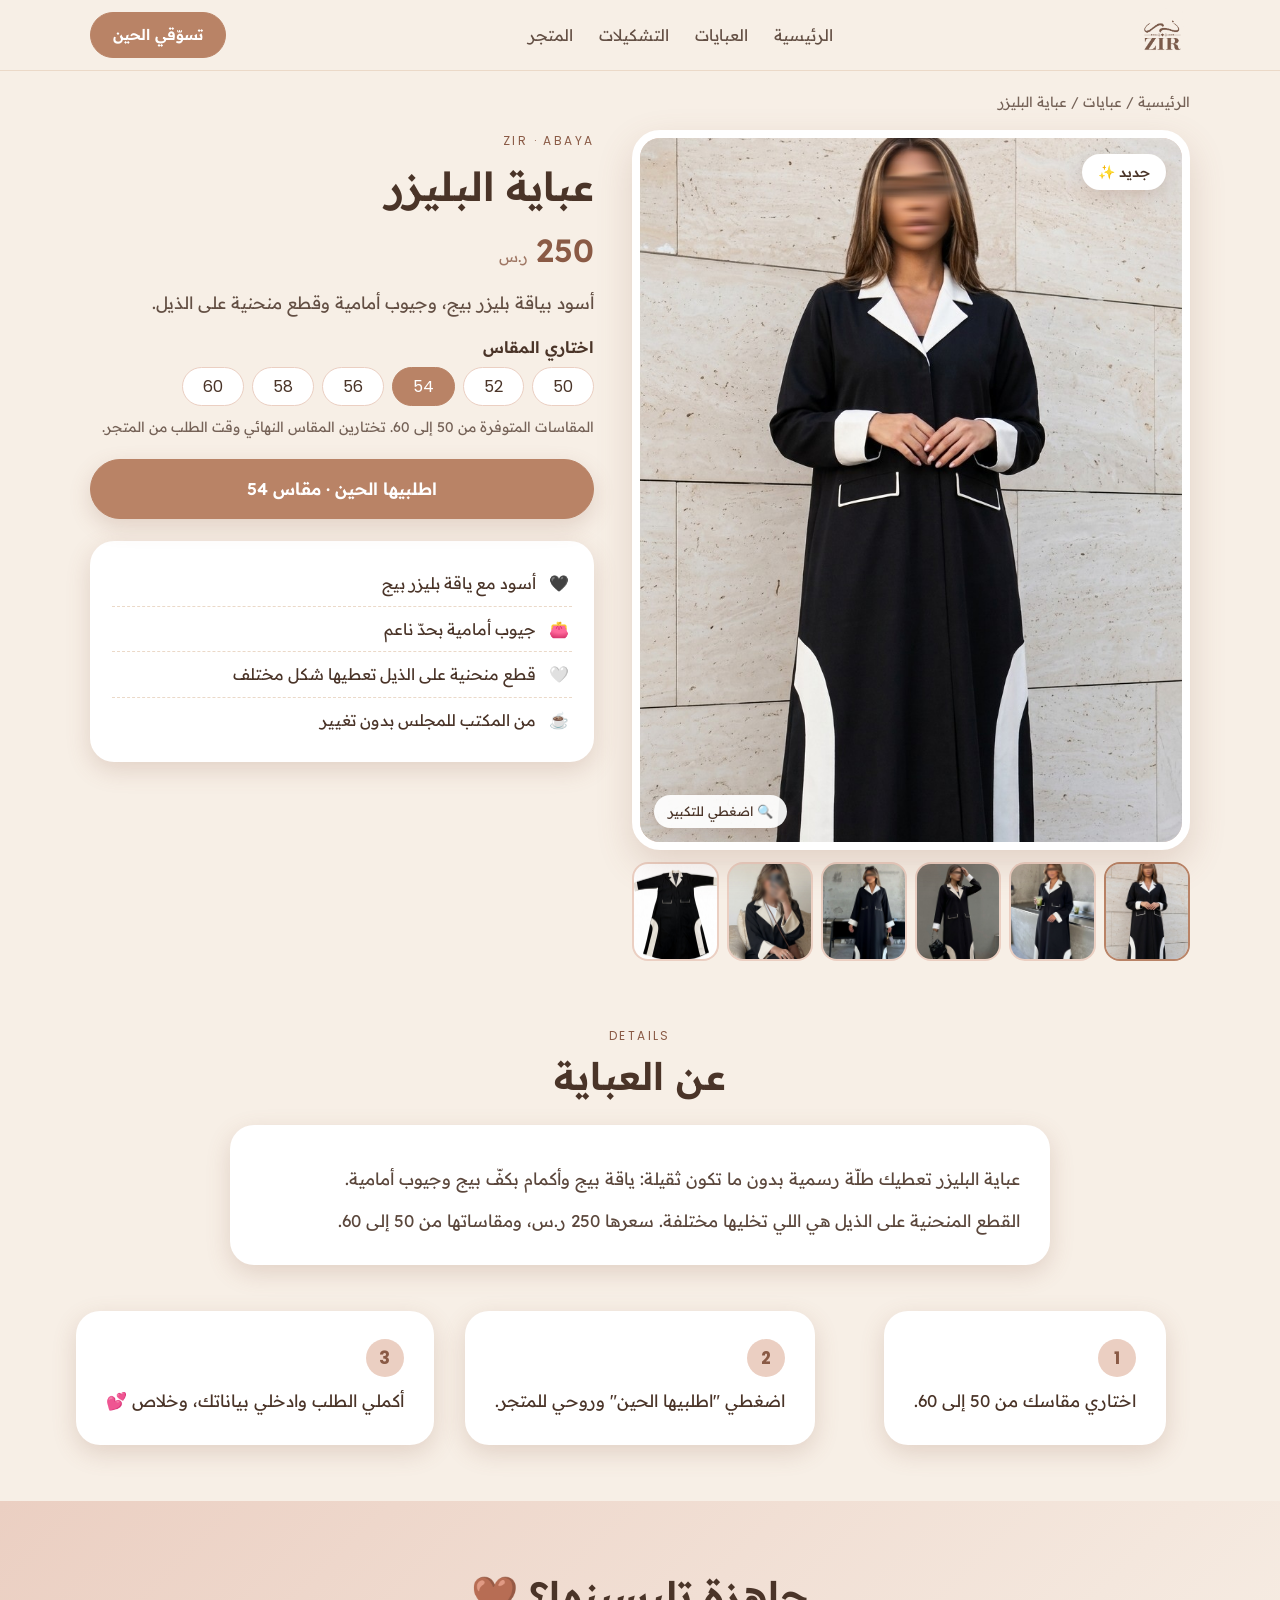
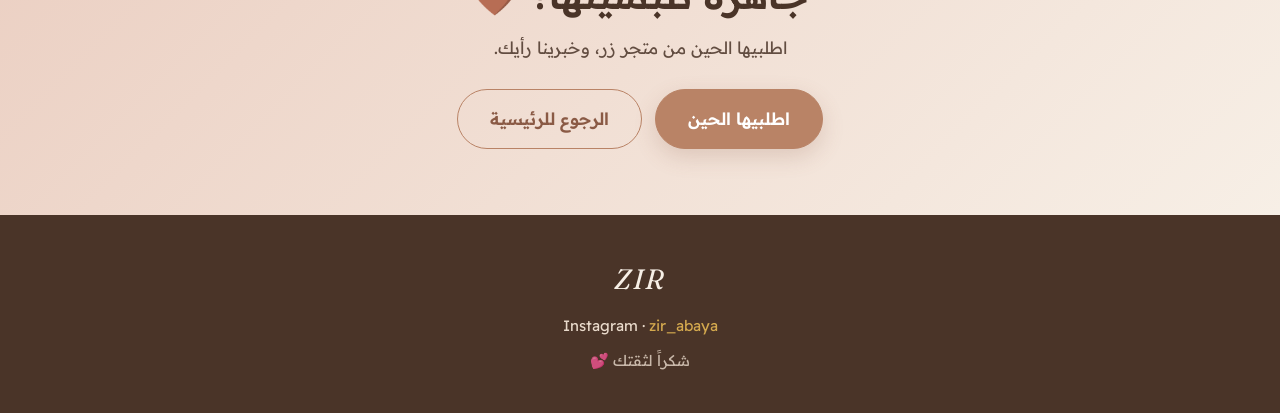
==== blazer-abaya/index.html @ 937ddf9d "ZIR site: home, 8 product pages, zoom gallery" ====
<!doctype html>
<html lang="ar" dir="rtl">
<head>
<meta charset="utf-8">
<meta name="viewport" content="width=device-width, initial-scale=1">
<title>عباية البليزر | ZIR</title>
<meta name="description" content="عباية البليزر من زر. بـ 250 ر.س. المقاسات من 50 إلى 60.">
<link rel="preconnect" href="https://fonts.googleapis.com">
<link href="https://fonts.googleapis.com/css2?family=Fraunces:ital,wght@0,500;1,500&family=Poppins:wght@400;500;600&family=Readex+Pro:wght@300;400;500;600&display=swap" rel="stylesheet">
<link rel="stylesheet" href="../style.css">
<link rel="stylesheet" href="../zoom.css">
<style>
  .crumbs{font-size:14px;opacity:.75;padding:18px 0 6px}
  .crumbs a:hover{color:var(--mocha-d)}
  .pdp{display:grid;grid-template-columns:1.05fr .95fr;gap:38px;padding:8px 0 56px;align-items:start}
  .gallery .main{cursor:zoom-in;position:relative;border-radius:28px;overflow:hidden;background:var(--pink);box-shadow:0 14px 36px var(--shadow);border:8px solid #fff}
  .gallery .main img{width:100%;aspect-ratio:4/5.2;object-fit:cover;object-position:50% 22%}
  .gallery .main .pill{position:absolute;top:16px;inset-inline-start:16px}
  .thumbs{display:grid;grid-template-columns:repeat(6,1fr);gap:8px;margin-top:12px}
  .thumbs button{border:2px solid transparent;border-radius:16px;overflow:hidden;background:var(--pink);padding:0;cursor:pointer;aspect-ratio:1/1.15}
  .thumbs button.on{border-color:var(--mocha)}
  .thumbs img{width:100%;height:100%;object-fit:cover;object-position:50% 25%}

  .info h1{font-size:clamp(28px,3.6vw,40px);margin:4px 0}
  .info .price{font-size:32px;font-weight:600;color:var(--mocha-d);display:flex;align-items:baseline;gap:8px}
  .info .price small{font-size:15px;font-weight:400;opacity:.8}
  .info .sub{opacity:.85;margin:6px 0 14px}
  .info h3{font-size:16px;margin:16px 0 8px}
  .chips{display:flex;gap:8px;flex-wrap:wrap}
  .chips button{border:1.5px solid var(--pink);background:#fff;border-radius:999px;padding:6px 20px;font-family:Poppins;font-size:16px;color:var(--ink);cursor:pointer;transition:.15s}
  .chips button:hover{border-color:var(--mocha)}
  .chips button.on{background:var(--mocha);border-color:var(--mocha);color:#fff}
  .note{font-size:14px;opacity:.75;margin-top:8px}
  .buy{margin-top:18px;display:flex;gap:10px;flex-wrap:wrap}
  .buy .btn{flex:1;text-align:center;min-width:200px}
  .facts{margin-top:22px;padding:20px 22px;list-style:none}
  .facts li{padding:7px 0;border-bottom:1px dashed var(--line);display:flex;gap:10px;font-size:16px}
  .facts li:last-child{border:0}
  .facts li i{font-style:normal;width:26px;text-align:center}

  .desc{padding:8px 0 56px}
  .desc .card{padding:28px 30px;max-width:820px;margin:20px auto 0;text-align:start}
  .desc p{margin-top:10px;opacity:.9}

  .steps{display:grid;grid-template-columns:repeat(3,1fr);gap:16px;margin-top:26px;text-align:start}
  .steps div{padding:22px}
  .steps b{display:inline-grid;place-items:center;width:38px;height:38px;border-radius:50%;background:var(--pink);color:var(--mocha-d);font-family:Poppins;margin-bottom:8px}

  .ctaSec{background:linear-gradient(135deg,#EBCFC2,#F7EFE6);text-align:center}
  .ctaSec p{margin:8px 0 24px;opacity:.85}

  @media (max-width:820px){
    .pdp{grid-template-columns:1fr;gap:22px}
    .steps{grid-template-columns:1fr}
    .sticky{display:flex;align-items:center;justify-content:space-between;gap:12px;position:fixed;bottom:0;inset-inline:0;background:rgba(247,239,230,.97);padding:10px 16px;z-index:30;border-top:1px solid var(--line)}
    .sticky b{font-size:20px;color:var(--mocha-d);white-space:nowrap}
    .sticky .btn{flex:1;text-align:center;padding:11px 16px}
  }
</style>
</head>
<body>

<header class="bar">
  <div class="wrap">
    <a href="../"><img src="../img/logo-mocha.png" alt="ZIR زر"></a>
    <nav><a href="../">الرئيسية</a><a href="../#products">العبايات</a><a href="../#collections">التشكيلات</a><a href="https://salla.sa/zirabaya.com" target="_blank" rel="noopener">المتجر</a></nav>
    <a class="btn sm" href="https://salla.sa/zirabaya.com" target="_blank" rel="noopener">تسوّقي الحين</a>
  </div>
</header>

<main class="wrap">
  <div class="crumbs"><a href="../">الرئيسية</a> / <a href="../#products">عبايات</a> / عباية البليزر</div>

  <section class="pdp">
    <div class="gallery">
      <div class="main"><img id="mainImg" src="../img/blazer-abaya/1.jpg" alt="عباية البليزر"><span class="pill">جديد ✨</span></div>
      <div class="thumbs" id="thumbs">
        <button class="on" data-src="../img/blazer-abaya/1.jpg" aria-label="صورة 1"><img src="../img/blazer-abaya/1.jpg" alt=""></button>
        <button data-src="../img/blazer-abaya/2.jpg" aria-label="صورة 2"><img src="../img/blazer-abaya/2.jpg" alt=""></button>
        <button data-src="../img/blazer-abaya/3.jpg" aria-label="صورة 3"><img src="../img/blazer-abaya/3.jpg" alt=""></button>
        <button data-src="../img/blazer-abaya/4.jpg" aria-label="صورة 4"><img src="../img/blazer-abaya/4.jpg" alt=""></button>
        <button data-src="../img/blazer-abaya/5.jpg" aria-label="صورة 5"><img src="../img/blazer-abaya/5.jpg" alt=""></button>
        <button data-src="../img/blazer-abaya/6.jpg" aria-label="صورة 6"><img src="../img/blazer-abaya/6.jpg" alt=""></button>
      </div>
    </div>

    <div class="info">
      <div class="lbl">ZIR · Abaya</div>
      <h1>عباية البليزر</h1>
      <div class="price">250 <small>ر.س</small></div>
      <p class="sub">أسود بياقة بليزر بيج، وجيوب أمامية وقطع منحنية على الذيل.</p>

      <h3>اختاري المقاس</h3>
      <div class="chips" id="sizes">
        <button data-s="50">50</button><button data-s="52">52</button><button data-s="54" class="on">54</button>
        <button data-s="56">56</button><button data-s="58">58</button><button data-s="60">60</button>
      </div>
      <div class="note">المقاسات المتوفرة من 50 إلى 60. تختارين المقاس النهائي وقت الطلب من المتجر.</div>

      <div class="buy">
        <a class="btn" id="buyBtn" href="https://salla.sa/zirabaya.com" target="_blank" rel="noopener">اطلبيها الحين · مقاس <span id="sz">54</span></a>
      </div>

      <ul class="facts card">
        <li><i>🖤</i><span>أسود مع ياقة بليزر بيج</span></li>
        <li><i>👛</i><span>جيوب أمامية بحدّ ناعم</span></li>
        <li><i>🤍</i><span>قطع منحنية على الذيل تعطيها شكل مختلف</span></li>
        <li><i>☕</i><span>من المكتب للمجلس بدون تغيير</span></li>
      </ul>
    </div>
  </section>
</main>

<section class="desc wrap center">
  <div class="lbl">Details</div>
  <h2>عن العباية</h2>
  <div class="card">
    <p>عباية البليزر تعطيك طلّة رسمية بدون ما تكون ثقيلة: ياقة بيج وأكمام بكفّ بيج وجيوب أمامية.</p>
    <p>القطع المنحنية على الذيل هي اللي تخليها مختلفة. سعرها 250 ر.س، ومقاساتها من 50 إلى 60.</p>
  </div>
  <div class="steps">
    <div class="card"><b>1</b><br>اختاري مقاسك من 50 إلى 60.</div>
    <div class="card"><b>2</b><br>اضغطي "اطلبيها الحين" وروحي للمتجر.</div>
    <div class="card"><b>3</b><br>أكملي الطلب وادخلي بياناتك، وخلاص 💕</div>
  </div>
</section>

<section class="sec ctaSec">
  <div class="wrap">
    <h2>جاهزة تلبسينها؟ 🤎</h2>
    <p>اطلبيها الحين من متجر زر، وخبرينا رأيك.</p>
    <a class="btn" href="https://salla.sa/zirabaya.com" target="_blank" rel="noopener">اطلبيها الحين</a>
    <a class="btn ghost" href="../" style="margin-inline-start:8px">الرجوع للرئيسية</a>
  </div>
</section>

<footer>
  <div class="logo">ZIR</div>
  <div style="margin-top:6px">Instagram · <a href="https://instagram.com/zir_abaya" target="_blank" rel="noopener">zir_abaya</a></div>
  <div style="margin-top:6px;opacity:.8">شكراً لثقتك 💕</div>
</footer>

<div class="sticky"><b>250 ر.س</b><a class="btn" href="https://salla.sa/zirabaya.com" target="_blank" rel="noopener">اطلبيها الحين</a></div>

<script>
  (function(){
    var main=document.getElementById('mainImg');
    document.querySelectorAll('#thumbs button').forEach(function(b){
      b.addEventListener('click',function(){
        main.src=b.getAttribute('data-src');
        document.querySelectorAll('#thumbs button').forEach(function(x){x.classList.remove('on')});
        b.classList.add('on');
      });
    });
    var sz=document.getElementById('sz');
    document.querySelectorAll('#sizes button').forEach(function(b){
      b.addEventListener('click',function(){
        sz.textContent=b.getAttribute('data-s');
        document.querySelectorAll('#sizes button').forEach(function(x){x.classList.remove('on')});
        b.classList.add('on');
      });
    });
  })();
</script>
<script src="../zoom.js"></script>
</body>
</html>
---- style.css ----
/* ZIR theme: Mocha Bloom (Soft Glam) */
:root{
  --oat:#F7EFE6; --pink:#EBCFC2; --mocha:#B98366; --mocha-d:#8A5A45; --gold:#D4A94E; --ink:#4A3428; --white:#fff;
  --shadow:rgba(138,90,69,.20); --line:#EBD9C8;
}
*{box-sizing:border-box;margin:0;padding:0}
html{scroll-behavior:smooth}
body{font-family:"Readex Pro",sans-serif;background:var(--oat);color:var(--ink);line-height:1.9;font-size:17px}
img{display:block;max-width:100%}
a{color:inherit;text-decoration:none}
.en{font-family:"Fraunces",serif;font-style:italic;direction:ltr;unicode-bidi:isolate;display:inline-block}
.lbl{font-family:"Poppins",sans-serif;font-size:12px;letter-spacing:.2em;text-transform:uppercase;color:var(--mocha-d)}
.wrap{max-width:1140px;margin:0 auto;padding:0 20px}
.center{text-align:center}
h1,h2,h3{font-weight:600;line-height:1.5}
h2{font-size:clamp(26px,3.4vw,38px)}
.sec{padding:66px 0}

.btn{display:inline-block;background:var(--mocha);color:#fff;padding:13px 32px;border-radius:999px;font-weight:600;font-size:17px;border:1.5px solid var(--mocha);transition:.2s;box-shadow:0 8px 22px var(--shadow);cursor:pointer;font-family:inherit}
.btn:hover{background:var(--mocha-d);border-color:var(--mocha-d);transform:translateY(-1px)}
.btn.ghost{background:transparent;color:var(--mocha-d);box-shadow:none}
.btn.ghost:hover{background:var(--mocha);color:#fff}
.btn.sm{padding:8px 22px;font-size:15px;box-shadow:none}
.pill{display:inline-block;background:#fff;padding:5px 16px;border-radius:999px;font-weight:500;font-size:14px;box-shadow:0 6px 16px var(--shadow)}

/* header */
.bar{background:rgba(247,239,230,.92);backdrop-filter:blur(8px);position:sticky;top:0;z-index:20;border-bottom:1px solid var(--line)}
.bar .wrap{display:flex;align-items:center;justify-content:space-between;height:70px;gap:16px}
.bar img{height:54px}
.bar nav{display:flex;gap:26px;font-size:16px}
.bar nav a{opacity:.85}
.bar nav a:hover{color:var(--mocha-d);opacity:1}

/* strip */
.strip{background:var(--ink);color:var(--oat);white-space:nowrap;overflow:hidden;font-size:15px;padding:11px 0;text-align:center}
.strip span{margin:0 18px}
.strip i{color:var(--gold);font-style:normal}

/* sparkle */
.spark{position:absolute;color:var(--gold);font-size:30px;line-height:1}

/* cards */
.card{background:#fff;border-radius:24px;box-shadow:0 8px 24px var(--shadow)}

footer{background:var(--ink);color:#E9DACB;text-align:center;padding:38px 20px;font-size:15px}
footer .logo{font-family:"Fraunces",serif;font-style:italic;font-size:28px;color:var(--oat);letter-spacing:.06em}
footer a{color:var(--gold)}

.sticky{display:none}
@media (max-width:820px){
  body{font-size:16px}
  .sec{padding:48px 0}
  .bar nav{display:none}
  .bar .btn.sm{display:none}
  .strip{font-size:14px}
  footer{padding-bottom:96px}
}
---- zoom.css ----
.gallery .main .zhint{position:absolute;bottom:14px;inset-inline-end:14px;background:rgba(255,255,255,.92);color:#4A3428;padding:4px 14px;border-radius:999px;font-size:13px;box-shadow:0 6px 16px rgba(138,90,69,.2);pointer-events:none}
.zlb{position:fixed;inset:0;z-index:100;background:rgba(30,20,15,.94);display:none;direction:ltr;touch-action:none}
.zlb.on{display:block}
.zstage{position:absolute;inset:0;overflow:hidden;display:flex;align-items:center;justify-content:center;touch-action:none;user-select:none}
.zstage img{max-width:92vw;max-height:88vh;object-fit:contain;transition:transform .18s ease;will-change:transform;-webkit-user-drag:none;border-radius:6px}
.zx,.za{position:absolute;z-index:3;border:0;background:rgba(255,255,255,.16);color:#fff;cursor:pointer;border-radius:50%;width:46px;height:46px;font-size:26px;line-height:1;display:grid;place-items:center;backdrop-filter:blur(6px)}
.zx{top:16px;right:16px;font-size:20px}
.za{top:50%;transform:translateY(-50%);font-size:34px;padding-bottom:4px}
.zprev{left:16px}.znext{right:16px}
.zx:hover,.za:hover{background:rgba(255,255,255,.3)}
.zcount{position:absolute;top:22px;left:50%;transform:translateX(-50%);color:#fff;font-family:Poppins,sans-serif;font-size:14px;z-index:3;background:rgba(255,255,255,.14);padding:2px 14px;border-radius:999px}
.ztip{position:absolute;bottom:18px;left:0;right:0;text-align:center;color:rgba(255,255,255,.75);font-size:13px;z-index:3;pointer-events:none;direction:rtl}
@media (max-width:820px){.za{width:40px;height:40px;font-size:28px}.zprev{left:8px}.znext{right:8px}}
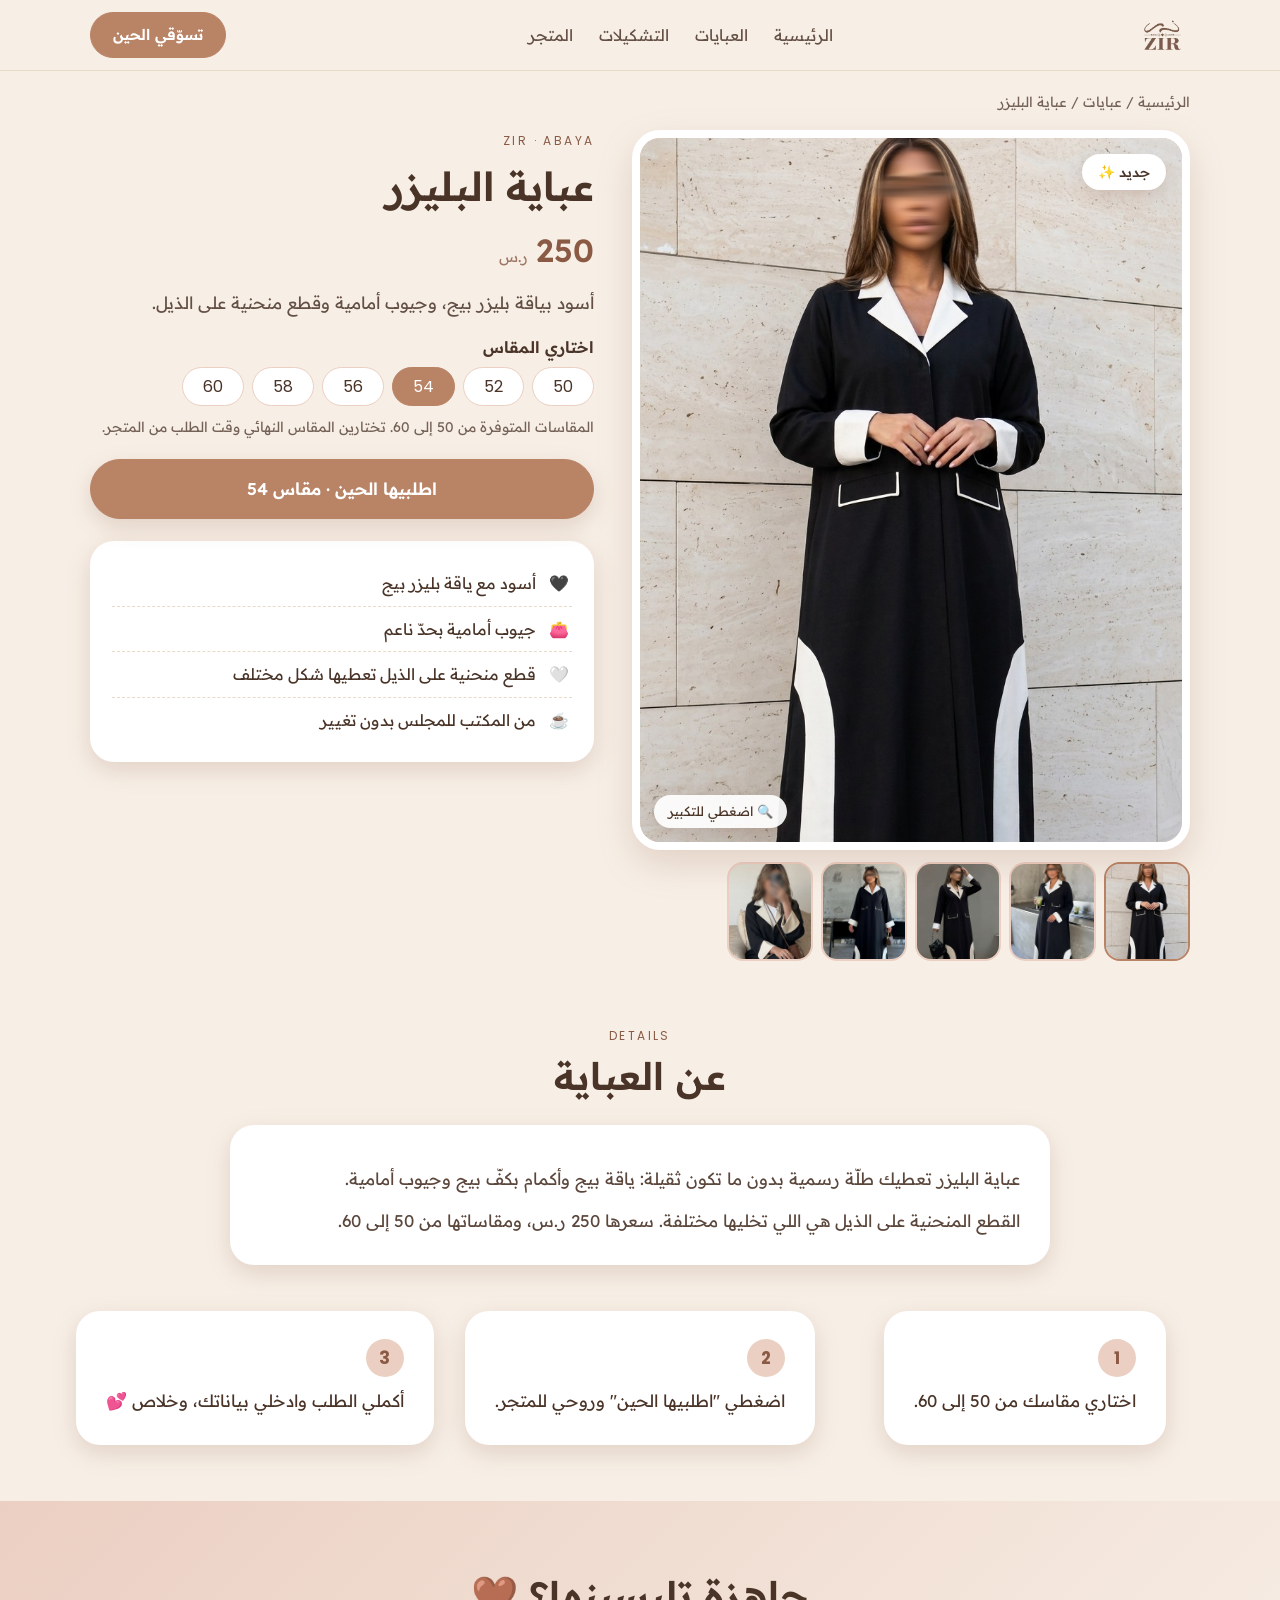
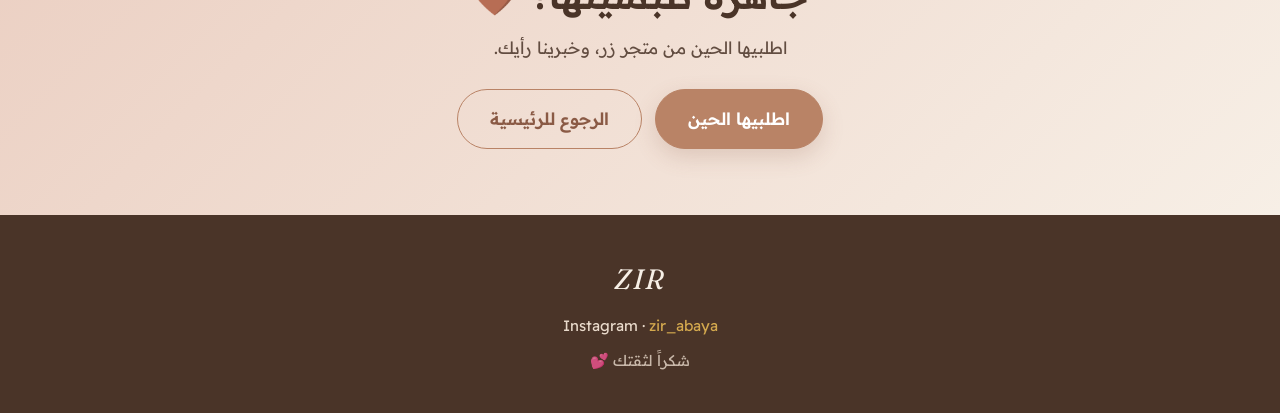
==== commit 458d1ce7: "Remove 3 product photos, reorder grey-floral gallery" ====
--- a/blazer-abaya/index.html
+++ b/blazer-abaya/index.html
@@ -80,7 +80,6 @@
         <button data-src="../img/blazer-abaya/3.jpg" aria-label="صورة 3"><img src="../img/blazer-abaya/3.jpg" alt=""></button>
         <button data-src="../img/blazer-abaya/4.jpg" aria-label="صورة 4"><img src="../img/blazer-abaya/4.jpg" alt=""></button>
         <button data-src="../img/blazer-abaya/5.jpg" aria-label="صورة 5"><img src="../img/blazer-abaya/5.jpg" alt=""></button>
-        <button data-src="../img/blazer-abaya/6.jpg" aria-label="صورة 6"><img src="../img/blazer-abaya/6.jpg" alt=""></button>
       </div>
     </div>
 
